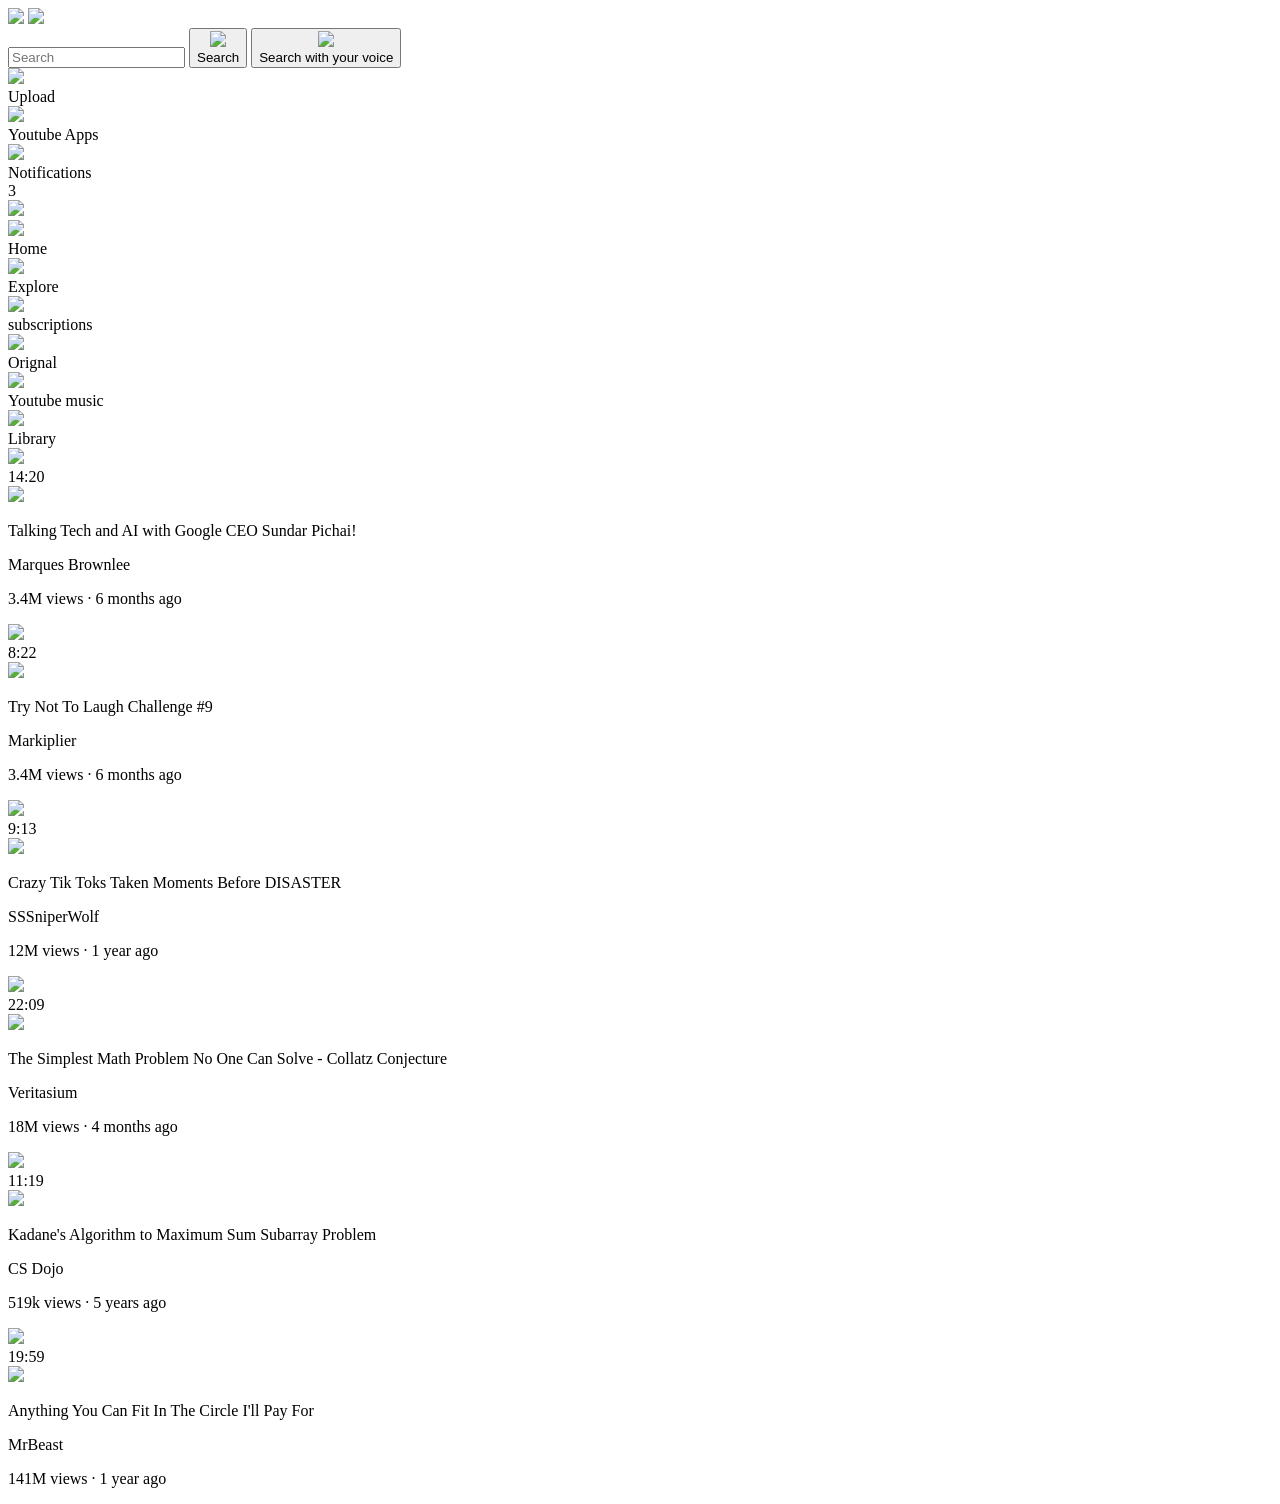
==== youtube/youtube.html @ 6f6b49c9 "Initial commit -m Youtube clone using html and css" ====
<!DOCTYPE html>
<html>
  <head>
    <link rel="preconnect" href="https://fonts.googleapis.com">
    <link rel="preconnect" href="https://fonts.gstatic.com" crossorigin>
    <link href="https://fonts.googleapis.com/css2?family=Roboto:ital,wght@0,100..900;1,100..900&display=swap" rel="stylesheet">
    <title>YouTube.com Clone</title>
    <link rel="stylesheet" href="general.css">
    <link rel="stylesheet" href="header.css">
    <link rel="stylesheet" href="video.css">
    <link rel="stylesheet" href="sidebar.css">
  </head>
  <body>
    <header class="header">
      <div class="left-section">
        <img class="hamburger-menu" src="../icons/hamburger-menu.svg">
        <img class="youtube-logo" src="../icons/youtube-logo.svg">
      </div>
      <div class="middle-section">
        <input class="search-bar" type="text" placeholder="Search">
        <button class="search-button">
          <img class="search-icon"  src="../icons/search.svg">
          <div class="tooltip">Search</div>
        </button>
        <button class="voice-search-button">
          <img class="voice-search-icon" src="../icons/voice-search-icon.svg">
          <div class="tooltip">Search with your voice</div>
        </button>
      </div>
      <div class="right-section">
        <div class="upload-icon-container">
          <img class="upload-icon" src="../icons/upload.svg">
          <div class="tooltip">Upload</div>
        </div>
        
          <div class="app-icon-container">
            <img class="app-icon" src="../icons/youtube-apps.svg">
          <div class="tooltip">
            Youtube Apps
            </div>
          </div>
        
        <div class="notification-icon-container">
          <img class="notifications-icon" src="../icons/notifications.svg">
          <div class="tooltip">
            Notifications
          </div>
          <div class="notification-count">3</div>
        </div>
        <img class="my-picture" src="../channel/channels4_profile.jpg">
      </div>
    </header>
    
    <nav class="sidebar">
      <div class="sidebar-link">
        <img  class="sidebar-home-icon" src="../icons/home.svg">
        <div>Home</div>
      </div>
      <div class="sidebar-link">
        <img  class="sidebar-explore-icon" src="../icons/explore.svg">
        <div>Explore</div>
      </div>
      <div class="sidebar-link">
        <img  class="sidebar-subscription-icon" src="../icons/subscriptions.svg">
        <div>subscriptions</div>
      </div>
      <div class="sidebar-link">
        <img  class="sidebar-orignal-icon" src="../icons/originals.svg">
        <div>Orignal</div>
      </div>
      <div class="sidebar-link">
        <img  class="sidebar-music-icon" src="../icons/youtube-music.svg">
        <div>Youtube music</div>
      </div>
      <div class="sidebar-link">
        <img  class="sidebar-library-icon" src="../icons/library.svg">
        <div>Library</div>
      </div>
    </nav>
    <main>
      <section class="video-grid">
      <div class="video-preview">
        <div class="thumbnail-row">
           
          <img class="thumbnail" src="../thumbnail/thumbnail-1.webp">
          <div class="video-time">
            14:20
          </div> 
        </div>
        <div class="video-info-grid">
            <div class="channel-picture">
                <img class="profile-picture" src="../channel/channel-1.jpeg">
            </div>
            <div class="video-info">
                <p class="video-title">
                    Talking Tech and AI with Google CEO Sundar Pichai!
                  </p>
                  <p class="video-author">
                    Marques Brownlee
                  </p>
                  <p class="video-stats">
                    3.4M views &#183; 6 months ago
                  </p>
            </div>
        </div>

    </div>
    <div class="video-preview">
      <div class="thumbnail-row">
        <img class="thumbnail" src="../thumbnail/thumbnail-2.webp">
        <div class="video-time">8:22</div>
      </div>
      <div class="video-info-grid">
          <div class="channel-picture">
              <img class="profile-picture" src="../channel/channel-2.jpeg">
          </div>
          <div class="video-info">
              <p class="video-title">
                Try Not To Laugh Challenge #9
                </p>
                <p class="video-author">
                  Markiplier
                </p>
                <p class="video-stats">
                  3.4M views &#183; 6 months ago
                </p>
          </div>
      </div>
  </div>
  
  <div class="video-preview">
    <div class="thumbnail-row"><img class="thumbnail" src="../thumbnail/thumbnail-3.webp">
    <div class="video-time">
      9:13
    </div>
  </div>
    <div class="video-info-grid">
        <div class="channel-picture">
            <img class="profile-picture" src="../channel/channel-3.jpeg">
        </div>
        <div class="video-info">
            <p class="video-title">
              Crazy Tik Toks Taken Moments Before DISASTER
              </p>
              <p class="video-author">
                SSSniperWolf
              </p>
              <p class="video-stats">
                12M views &#183; 1 year ago
              </p>
        </div>
    </div>
  
  
  </div>
  <div class="video-preview">
  <div class="thumbnail-row"><img class="thumbnail" src="../thumbnail/thumbnail-4.webp">
  <div class="video-time">
      22:09
    </div>
  </div>
  <div class="video-info-grid">
      <div class="channel-picture">
          <img class="profile-picture" src="../channel/channel-4.jpeg">
      </div>
      <div class="video-info">
          <p class="video-title">
            The Simplest Math Problem No One Can Solve - Collatz Conjecture
            </p>
            <p class="video-author">
              Veritasium
            </p>
            <p class="video-stats">
              18M views &#183; 4 months ago
            </p>
      </div>
  </div>
  </div>
  
  <div class="video-preview">
    <div class="thumbnail-row"><img class="thumbnail" src="../thumbnail/thumbnail-5.webp">
      <div class="video-time">
        11:19
        </div>
    </div>
    <div class="video-info-grid">
        <div class="channel-picture">
            <img class="profile-picture" src="../channel/channel-5.jpeg">
        </div>
        <div class="video-info">
            <p class="video-title">
              Kadane's Algorithm to Maximum Sum Subarray Problem
              </p>
              <p class="video-author">
                CS Dojo
              </p>
              <p class="video-stats">
                519k views &#183; 5 years ago
              </p>
        </div>
    </div>
  
  
  </div>
  <div class="video-preview">
  <div class="thumbnail-row"><img class="thumbnail" src="../thumbnail/thumbnail-6.webp">
    <div class="video-time">
      19:59
    </div>  
  </div>
  <div class="video-info-grid">
      <div class="channel-picture">
          <img class="profile-picture" src="../channel/channel-6.jpeg">
      </div>
      <div class="video-info">
          <p class="video-title">
            Anything You Can Fit In The Circle I'll Pay For
          </p>
            <p class="video-author">
              MrBeast
            </p>
            <p class="video-stats">
              141M views &#183; 1 year ago
            </p>
      </div>
  </div>
  </div>
</section>
    </main>
    
  </body>
</html>
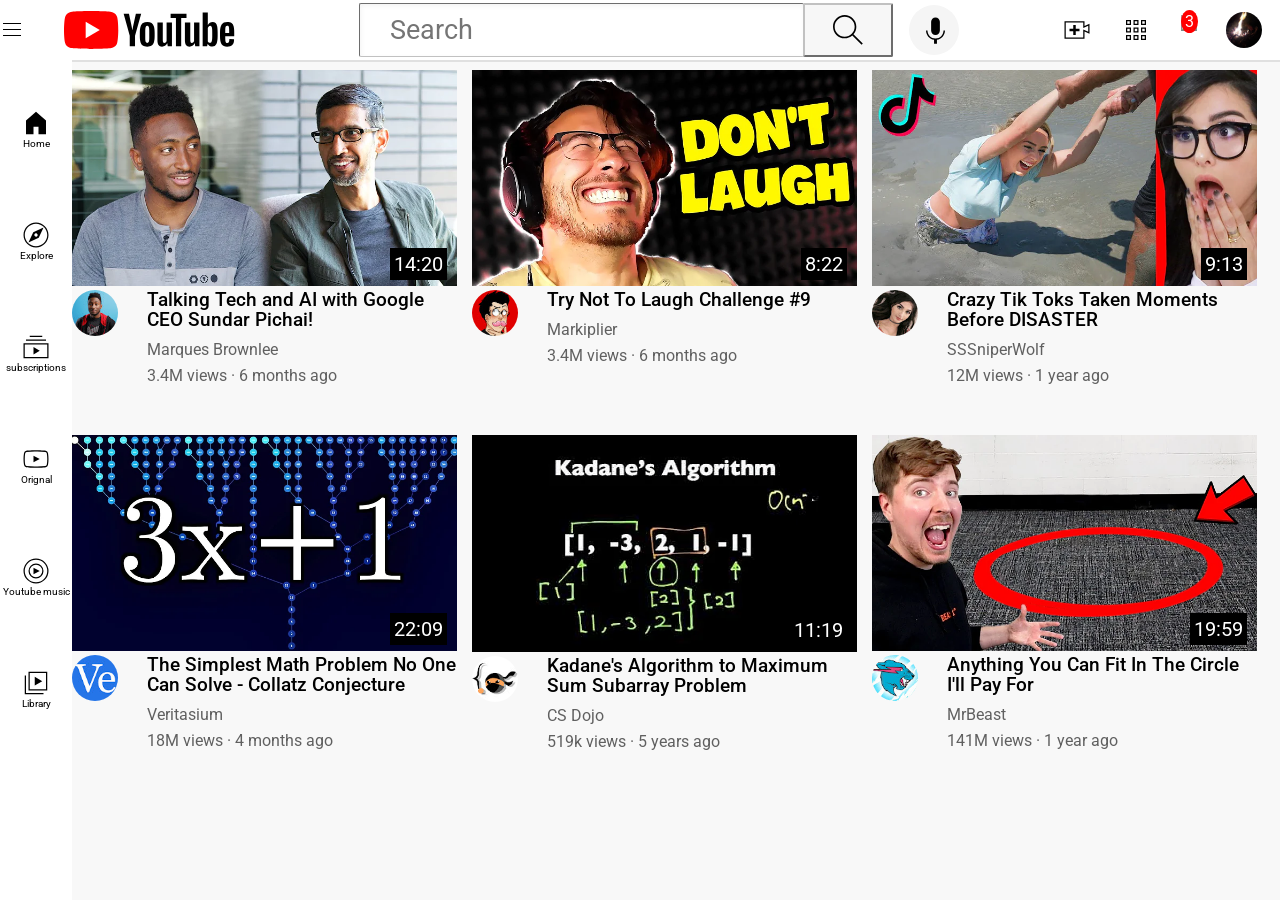
==== commit e5bdf53f: "Update youtube.html" ====
--- a/youtube/youtube.html
+++ b/youtube/youtube.html
@@ -5,36 +5,36 @@
     <link rel="preconnect" href="https://fonts.gstatic.com" crossorigin>
     <link href="https://fonts.googleapis.com/css2?family=Roboto:ital,wght@0,100..900;1,100..900&display=swap" rel="stylesheet">
     <title>YouTube.com Clone</title>
-    <link rel="stylesheet" href="general.css">
-    <link rel="stylesheet" href="header.css">
-    <link rel="stylesheet" href="video.css">
-    <link rel="stylesheet" href="sidebar.css">
+    <link rel="stylesheet" href="css/general.css">
+    <link rel="stylesheet" href="css/header.css">
+    <link rel="stylesheet" href="css/video.css">
+    <link rel="stylesheet" href="css/sidebar.css">
   </head>
   <body>
     <header class="header">
       <div class="left-section">
-        <img class="hamburger-menu" src="../icons/hamburger-menu.svg">
-        <img class="youtube-logo" src="../icons/youtube-logo.svg">
+        <img class="hamburger-menu" src="icons/hamburger-menu.svg">
+        <img class="youtube-logo" src="icons/youtube-logo.svg">
       </div>
       <div class="middle-section">
         <input class="search-bar" type="text" placeholder="Search">
         <button class="search-button">
-          <img class="search-icon"  src="../icons/search.svg">
+          <img class="search-icon"  src="icons/search.svg">
           <div class="tooltip">Search</div>
         </button>
         <button class="voice-search-button">
-          <img class="voice-search-icon" src="../icons/voice-search-icon.svg">
+          <img class="voice-search-icon" src="icons/voice-search-icon.svg">
           <div class="tooltip">Search with your voice</div>
         </button>
       </div>
       <div class="right-section">
         <div class="upload-icon-container">
-          <img class="upload-icon" src="../icons/upload.svg">
+          <img class="upload-icon" src="icons/upload.svg">
           <div class="tooltip">Upload</div>
         </div>
         
           <div class="app-icon-container">
-            <img class="app-icon" src="../icons/youtube-apps.svg">
+            <img class="app-icon" src="icons/youtube-apps.svg">
           <div class="tooltip">
             Youtube Apps
             </div>
@@ -47,33 +47,33 @@
           </div>
           <div class="notification-count">3</div>
         </div>
-        <img class="my-picture" src="../channel/channels4_profile.jpg">
+        <img class="my-picture" src="channel/channels4_profile.jpg">
       </div>
     </header>
     
     <nav class="sidebar">
       <div class="sidebar-link">
-        <img  class="sidebar-home-icon" src="../icons/home.svg">
+        <img  class="sidebar-home-icon" src="icons/home.svg">
         <div>Home</div>
       </div>
       <div class="sidebar-link">
-        <img  class="sidebar-explore-icon" src="../icons/explore.svg">
+        <img  class="sidebar-explore-icon" src="icons/explore.svg">
         <div>Explore</div>
       </div>
       <div class="sidebar-link">
-        <img  class="sidebar-subscription-icon" src="../icons/subscriptions.svg">
+        <img  class="sidebar-subscription-icon" src="icons/subscriptions.svg">
         <div>subscriptions</div>
       </div>
       <div class="sidebar-link">
-        <img  class="sidebar-orignal-icon" src="../icons/originals.svg">
+        <img  class="sidebar-orignal-icon" src="icons/originals.svg">
         <div>Orignal</div>
       </div>
       <div class="sidebar-link">
-        <img  class="sidebar-music-icon" src="../icons/youtube-music.svg">
+        <img  class="sidebar-music-icon" src="icons/youtube-music.svg">
         <div>Youtube music</div>
       </div>
       <div class="sidebar-link">
-        <img  class="sidebar-library-icon" src="../icons/library.svg">
+        <img  class="sidebar-library-icon" src="icons/library.svg">
         <div>Library</div>
       </div>
     </nav>
@@ -82,14 +82,14 @@
       <div class="video-preview">
         <div class="thumbnail-row">
            
-          <img class="thumbnail" src="../thumbnail/thumbnail-1.webp">
+          <img class="thumbnail" src="thumbnail/thumbnail-1.webp">
           <div class="video-time">
             14:20
           </div> 
         </div>
         <div class="video-info-grid">
             <div class="channel-picture">
-                <img class="profile-picture" src="../channel/channel-1.jpeg">
+                <img class="profile-picture" src="channel/channel-1.jpeg">
             </div>
             <div class="video-info">
                 <p class="video-title">
@@ -107,12 +107,12 @@
     </div>
     <div class="video-preview">
       <div class="thumbnail-row">
-        <img class="thumbnail" src="../thumbnail/thumbnail-2.webp">
+        <img class="thumbnail" src="thumbnail/thumbnail-2.webp">
         <div class="video-time">8:22</div>
       </div>
       <div class="video-info-grid">
           <div class="channel-picture">
-              <img class="profile-picture" src="../channel/channel-2.jpeg">
+              <img class="profile-picture" src="channel/channel-2.jpeg">
           </div>
           <div class="video-info">
               <p class="video-title">
@@ -129,14 +129,14 @@
   </div>
   
   <div class="video-preview">
-    <div class="thumbnail-row"><img class="thumbnail" src="../thumbnail/thumbnail-3.webp">
+    <div class="thumbnail-row"><img class="thumbnail" src="thumbnail/thumbnail-3.webp">
     <div class="video-time">
       9:13
     </div>
   </div>
     <div class="video-info-grid">
         <div class="channel-picture">
-            <img class="profile-picture" src="../channel/channel-3.jpeg">
+            <img class="profile-picture" src="channel/channel-3.jpeg">
         </div>
         <div class="video-info">
             <p class="video-title">
@@ -154,14 +154,14 @@
   
   </div>
   <div class="video-preview">
-  <div class="thumbnail-row"><img class="thumbnail" src="../thumbnail/thumbnail-4.webp">
+  <div class="thumbnail-row"><img class="thumbnail" src="thumbnail/thumbnail-4.webp">
   <div class="video-time">
       22:09
     </div>
   </div>
   <div class="video-info-grid">
       <div class="channel-picture">
-          <img class="profile-picture" src="../channel/channel-4.jpeg">
+          <img class="profile-picture" src="channel/channel-4.jpeg">
       </div>
       <div class="video-info">
           <p class="video-title">
@@ -178,14 +178,14 @@
   </div>
   
   <div class="video-preview">
-    <div class="thumbnail-row"><img class="thumbnail" src="../thumbnail/thumbnail-5.webp">
+    <div class="thumbnail-row"><img class="thumbnail" src="thumbnail/thumbnail-5.webp">
       <div class="video-time">
         11:19
         </div>
     </div>
     <div class="video-info-grid">
         <div class="channel-picture">
-            <img class="profile-picture" src="../channel/channel-5.jpeg">
+            <img class="profile-picture" src="channel/channel-5.jpeg">
         </div>
         <div class="video-info">
             <p class="video-title">
@@ -203,14 +203,14 @@
   
   </div>
   <div class="video-preview">
-  <div class="thumbnail-row"><img class="thumbnail" src="../thumbnail/thumbnail-6.webp">
+  <div class="thumbnail-row"><img class="thumbnail" src="thumbnail/thumbnail-6.webp">
     <div class="video-time">
       19:59
     </div>  
   </div>
   <div class="video-info-grid">
       <div class="channel-picture">
-          <img class="profile-picture" src="../channel/channel-6.jpeg">
+          <img class="profile-picture" src="channel/channel-6.jpeg">
       </div>
       <div class="video-info">
           <p class="video-title">
@@ -229,4 +229,4 @@
     </main>
     
   </body>
-</html>+</html>
--- a/youtube/css/general.css
+++ b/youtube/css/general.css
@@ -0,0 +1,12 @@
+    p{
+    font-family: "Roboto",sans-serif,Arial;
+    margin-top: 0px;
+    margin-bottom: 0px;
+   }
+   body{
+    margin: 0 0 0 0; 
+    padding-top: 70px;
+    padding-left: 72px;
+    background-color: rgb(248,248,248);
+    padding-right: 23px;
+   }
--- a/youtube/css/header.css
+++ b/youtube/css/header.css
@@ -0,0 +1,157 @@
+.header{
+    display: flex;
+    flex-direction: row;
+    margin-bottom: 9px;
+    justify-content: space-between;
+    align-items: center;
+    position: fixed;
+    left: 0;
+    right: 0;
+    bottom: 0;
+    top: 0;
+    height: 60px;
+    background-color: white;
+    border-bottom-width: 2px;
+    border-bottom-style: solid;
+    border-bottom-color: rgb(224, 224, 224);
+    z-index: 100;
+}
+.left-section{  
+    display: flex;
+    flex-direction: row;
+    align-items: center;
+    margin-right: 20px;
+}
+.hamburger-menu{
+    height: 24px;
+    margin-right: 40px;
+}
+.youtube-logo{
+    height: 38px;
+}
+.middle-section{
+    
+    height: 50px;
+    margin-left: 20px;
+    margin-right: 20px;
+    max-width: 600px;
+    display: flex;
+    flex:1;
+    align-items: center;
+}
+.search-bar{
+    height: 50px;
+    flex:1;
+    box-shadow: inset 1px 2px 5px
+    rgba(0, 0, 0, 0.05);
+    border-radius: 2px;
+    border-color: rgb(193, 193, 193);
+    border-width: 1px;
+    padding-left: 15px;
+    font-size: 27px;
+}
+.search-bar::placeholder{
+    font-family: "Roboto",sans-serif,Arial;
+    font-size: 27px;
+    padding-left: 15px;
+}
+.search-button{
+    height: 54px;
+    width: 90px; 
+    margin-left: -1px;
+    border-radius: 2px;
+    border-color:rgb(193, 193, 193) ;
+    border-width: 2px;
+    background-color: rgb(247, 247, 247);
+    margin-right: 16px;
+}
+.search-button,
+.voice-search-button,
+.upload-icon-container,
+.app-icon-container,
+.notification-icon-container{
+    position: relative;
+    display: flex;
+    justify-content: center;
+    align-items: center;
+}
+.search-button .tooltip,
+.voice-search-button .tooltip,
+.upload-icon-container .tooltip,
+.app-icon-container .tooltip,
+.notification-icon-container .tooltip{
+    position: absolute;
+    background-color: gray;
+    color:white;
+    padding:  4px 4px 4px 4px;
+    font-size: 15px;
+    bottom: -30px;
+    opacity: 0;
+    transition: opacity 0.25s;
+    pointer-events: none;
+    white-space: nowrap;
+}
+.search-button:hover .tooltip,
+.voice-search-button:hover .tooltip, 
+.upload-icon-container:hover .tooltip,
+.app-icon-container:hover .tooltip,
+.notification-icon-container:hover .tooltip{
+    opacity: 1;
+}
+.search-icon{
+    height: 40px;
+    width: 40x;
+    padding-top: -1px;
+    
+}
+.voice-search-button{
+    height: 50px;
+    width: 50px;
+    border: none;
+    border-radius: 50%;
+    background-color: rgb(245,245,245);
+}
+.voice-search-icon{
+    padding-left: 3px;
+
+}
+.right-section{
+    
+    width: 200px;
+    display: flex;
+    align-items: center;
+    flex-direction: row;    
+    justify-content: space-between;
+    margin-right: 18px;
+    flex-shrink: 0;
+}
+.upload-icon{
+    height: 30px;
+}
+.app-icon{
+    height: 30px;
+}
+.notifications-icon{
+    height: 30px;
+}
+.notification-icon-container{
+    position: relative;
+}
+.notification-count{
+    position: absolute;
+    top:-5px;
+    right: -1px;
+    background-color: red;
+    color: white;
+    
+    border-radius: 50%;
+    font-family: "Roboto",sans-serif,Arial;
+    padding-left: 4px;
+    padding-right: 4px;
+    padding-top: 2px;
+    padding-bottom: 2px;
+}
+.my-picture{
+    height: 36px;
+    border-radius: 18px;
+}
--- a/youtube/css/video.css
+++ b/youtube/css/video.css
@@ -0,0 +1,70 @@
+.video-grid{
+    margin-left: px;
+    display: grid;
+    grid-template-columns: 1fr 1fr 1fr;
+    column-gap: 15px;
+    row-gap: 50px;
+  }
+@media (max-width:850px){
+  .video-grid{
+    grid-template-columns: 1fr 1fr;
+  }
+}
+@media (min-width:851px) and (max-width:1499px){
+  .video-grid{
+    grid-template-columns: 1fr 1fr 1fr;
+  }
+}
+@media (min-width:1500px){
+  .video-grid{
+    grid-template-columns: 1fr 1fr 1fr 1fr;
+  }
+}
+  .thumbnail-row{
+    position: relative;
+  }
+   .thumbnail {
+    width: 100%;
+    }
+  .video-time{
+    position: absolute;
+    right:10px;
+    bottom: 10px;
+    background-color: black;
+    color: white;
+    font-family: "Roboto",sans-serif,Arial;
+    font-size: 20px;
+    padding: 4px 4px 4px 4px;
+  }
+  
+  
+  .video-title{
+    margin: 0 0 0 0;
+    font-size: 19px;
+    font-weight: 500;
+    line-height: 20px;
+    margin-bottom: 10px;
+  }
+  .video-info-grid{
+    display: grid;
+    grid-template-columns: 75px 1fr;
+  }
+  .profile-picture{
+    display: inline-block;
+    width: 46px;
+    vertical-align: top;
+    border-radius: 50%;
+    
+  }
+  .video-info-grid{
+    grid-template-columns: 75px 1fr;
+    
+  }
+  .video-author,
+  .video-stats{
+    color: rgb(96,96,96);
+    font-size: 16px;
+  }
+  .video-author{
+    margin-bottom: 7px;
+  }
--- a/youtube/css/sidebar.css
+++ b/youtube/css/sidebar.css
@@ -0,0 +1,31 @@
+.sidebar{
+    position: fixed;
+    left:0;
+    top:60px;
+    bottom: 0; 
+    background-color: white; 
+    width: 72px;
+    border-right: 100px;
+    z-index: 200;
+    padding-top: 12px;
+}
+.sidebar-link{
+    height: 112px;
+    width: 72px;
+    display: flex;
+    justify-content: center;
+    align-items: center;
+    display: flex;
+    flex-direction: column;
+}
+.sidebar-link:hover{
+    background-color: rgb(234, 234, 234);
+}
+.sidebar-link img{
+    height: 30px;
+}
+.sidebar-link div{
+    font-family: "Roboto",sans-serif,Arial;
+    font-size: 10px;
+
+}
